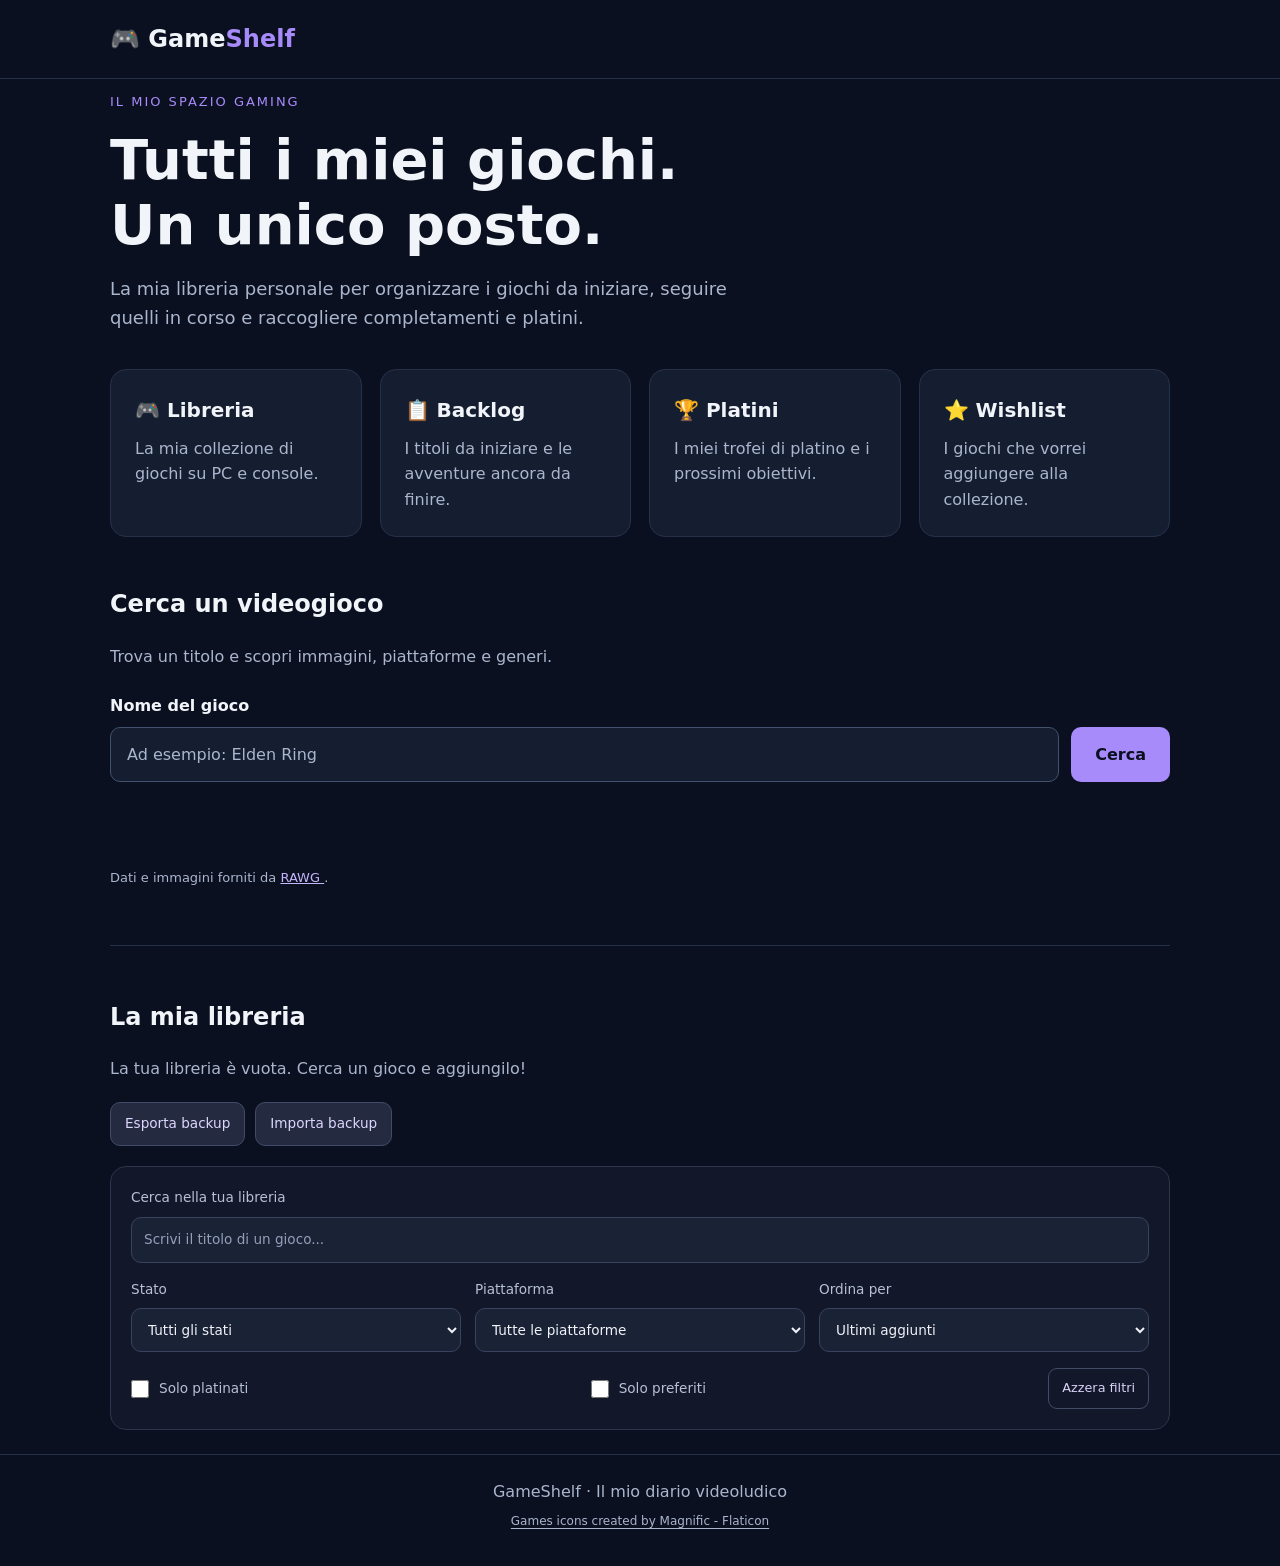
==== index.html @ 1741759f "Revert "Aggiunge gestione e storico delle run" This reverts commit 2d3d219fbc8c913b2ef67d09dbb9c0d32" ====
<!DOCTYPE html>
<html lang="it">

<head>
  <meta charset="UTF-8">
  <meta name="viewport" content="width=device-width, initial-scale=1.0">
  <meta name="description" content="GameShelf: la mia libreria di videogiochi, backlog e platini.">
  <title>GameShelf — La mia libreria gaming</title>
  <link rel="icon" type="image/png" href="./favicon.png?v=1">
  <link rel="stylesheet" href="css/style.css?v=13">

</head>

<body>
  <header>
    <div class="contenitore">
      <div class="logo">🎮 Game<span>Shelf</span></div>
    </div>
  </header>

  <main class="contenitore">
    <p class="etichetta">Il mio spazio gaming</p>

    <h1>Tutti i miei giochi.<br>Un unico posto.</h1>

    <p class="introduzione">
      La mia libreria personale per organizzare i giochi da iniziare,
      seguire quelli in corso e raccogliere completamenti e platini.
    </p>

    <section class="griglia" aria-label="Sezioni in programma">
      <article class="scheda">
        <h2>🎮 Libreria</h2>
        <p>La mia collezione di giochi su PC e console.</p>
      </article>

      <article class="scheda">
        <h2>📋 Backlog</h2>
        <p>I titoli da iniziare e le avventure ancora da finire.</p>
      </article>

      <article class="scheda">
        <h2>🏆 Platini</h2>
        <p>I miei trofei di platino e i prossimi obiettivi.</p>
      </article>

      <article class="scheda">
        <h2>⭐ Wishlist</h2>
        <p>I giochi che vorrei aggiungere alla collezione.</p>
      </article>
    </section>

    <section class="ricerca-giochi" aria-labelledby="titolo-ricerca">
      <h2 id="titolo-ricerca">Cerca un videogioco</h2>

      <p>
        Trova un titolo e scopri immagini, piattaforme e generi.
      </p>

      <form id="form-ricerca" class="barra-ricerca">
        <label for="nome-gioco">Nome del gioco</label>

        <div class="campi-ricerca">
          <input type="search" id="nome-gioco" name="search" placeholder="Ad esempio: Elden Ring" minlength="2"
            maxlength="100" required>

          <button type="submit" id="pulsante-ricerca">
            Cerca
          </button>
        </div>
      </form>

      <p id="messaggio-ricerca" role="status"></p>

      <div id="risultati-ricerca" class="griglia"></div>

      <p class="crediti">
        Dati e immagini forniti da
        <a href="https://rawg.io/" target="_blank" rel="noopener noreferrer">
          RAWG
        </a>.
      </p>
    </section>

    <section class="libreria" aria-labelledby="titolo-libreria">
      <h2 id="titolo-libreria">La mia libreria</h2>

      <p id="messaggio-libreria" role="status"></p>

      <div class="strumenti-backup">
        <button type="button" id="esporta-backup">
          Esporta backup
        </button>

        <button type="button" id="importa-backup">
          Importa backup
        </button>

        <input type="file" id="file-backup" accept=".json,application/json" hidden>
      </div>

      <p id="messaggio-backup" role="status"></p>

      <div class="filtri-libreria">
        <label class="ricerca-libreria">
          Cerca nella tua libreria
          <input type="search" id="ricerca-libreria" placeholder="Scrivi il titolo di un gioco...">
        </label>

        <div class="riga-filtri">
          <label>
            Stato
            <select id="filtro-stato">
              <option value="">Tutti gli stati</option>
              <option value="Da iniziare">Da iniziare</option>
              <option value="In corso">In corso</option>
              <option value="In pausa">In pausa</option>
              <option value="Finito">Finito</option>
              <option value="Abbandonato">Abbandonato</option>
            </select>

          </label>

          <label>
            Piattaforma
            <select id="filtro-piattaforma">
              <option value="">Tutte le piattaforme</option>
            </select>
          </label>

          <label>
            Ordina per
            <select id="ordine-libreria">
              <option value="recenti">Ultimi aggiunti</option>
              <option value="titolo">Titolo A–Z</option>
            </select>
          </label>
        </div>

        <div class="azioni-filtri">
          <label class="filtro-platino">
            <input type="checkbox" id="filtro-platino">
            Solo platinati
          </label>
          <label class="filtro-preferiti">
            <input type="checkbox" id="filtro-preferiti">
            Solo preferiti
          </label>


          <button type="button" id="azzera-filtri">
            Azzera filtri
          </button>
        </div>
      </div>

      <div id="lista-libreria" class="griglia"></div>
    </section>


  </main>

  <footer>
    GameShelf · Il mio diario videoludico
    <p class="crediti-icone">
      <a href="https://www.flaticon.com/free-icons/games" title="games icons">
        Games icons created by Magnific - Flaticon
      </a>
    </p>

  </footer>

<script src="js/run.js?v=1"></script>
<script src="js/storage.js?v=6"></script>
<script src="js/libreria.js?v=8"></script>
<script src="js/ricerca.js?v=4"></script>
<script src="js/backup.js?v=5"></script>




</body>

</html>
---- css/style.css ----
* {
      box-sizing: border-box;
    }

    body {
      margin: 0;
      font-family: system-ui, sans-serif;
      background: #0b1020;
      color: #f1f5f9;
      line-height: 1.6;
    }

    header {
      padding: 20px;
      border-bottom: 1px solid #263149;
    }

    .contenitore {
      width: min(1100px, 100%);
      margin: auto;
      padding: 0 20px;
    }

    .logo {
      font-size: 24px;
      font-weight: 800;
    }

    .logo span {
      color: #a78bfa;
    }

    main {
      padding-top: 60px;
      padding-bottom: 60px;
    }

    .etichetta {
      color: #a78bfa;
      text-transform: uppercase;
      letter-spacing: 2px;
      font-size: 13px;
    }

    h1 {
      font-size: clamp(32px, 6vw, 56px);
      line-height: 1.15;
      margin: 15px 0;
    }

    .introduzione {
      color: #aab6cd;
      max-width: 650px;
      font-size: 18px;
    }

    .griglia {
      display: grid;
      grid-template-columns: repeat(auto-fit, minmax(210px, 1fr));
      gap: 18px;
      margin-top: 36px;
    }

    .scheda {
      padding: 24px;
      background: #151d31;
      border: 1px solid #263149;
      border-radius: 16px;
    }

    .scheda h2 {
      margin: 0 0 10px;
      font-size: 20px;
    }

    .scheda p {
      margin: 0;
      color: #aab6cd;
    }

    .avviso {
      margin-top: 32px;
      padding: 18px;
      background: #201b39;
      border: 1px solid #64518c;
      border-radius: 12px;
    }

    footer {
      padding: 24px;
      text-align: center;
      color: #aab6cd;
      border-top: 1px solid #263149;
    }

    /* Ricerca dei giochi */

    .ricerca-giochi {
      margin-top: 48px;
    }

    .ricerca-giochi>p {
      color: #aab6cd;
    }

    .barra-ricerca {
      margin-top: 24px;
    }

    .barra-ricerca label {
      display: block;
      margin-bottom: 8px;
      font-weight: 600;
    }

    .campi-ricerca {
      display: flex;
      gap: 12px;
    }

    .campi-ricerca input {
      flex: 1;
      min-width: 0;
      padding: 14px 16px;
      border: 1px solid #43516c;
      border-radius: 10px;
      background: #151d31;
      color: #f1f5f9;
      font: inherit;
    }

    .campi-ricerca input::placeholder {
      color: #aab6cd;
    }

    .campi-ricerca button {
      padding: 14px 24px;
      border: none;
      border-radius: 10px;
      background: #a78bfa;
      color: #0b1020;
      font: inherit;
      font-weight: 700;
      cursor: pointer;
    }

    .campi-ricerca button:hover {
      background: #c4b5fd;
    }

    .campi-ricerca button:disabled {
      opacity: 0.6;
      cursor: wait;
    }

    .campi-ricerca input:focus-visible,
    .campi-ricerca button:focus-visible,
    .crediti a:focus-visible {
      outline: 3px solid #c4b5fd;
      outline-offset: 3px;
    }

    #messaggio-ricerca {
      min-height: 26px;
      margin-top: 16px;
    }

    #risultati-ricerca {
      margin-top: 20px;
    }

    .scheda-gioco {
      min-width: 0;
      overflow: hidden;
      padding: 0;
    }


    .scheda-gioco img {
      display: block;
      width: 100%;
      max-width: 100%;
      height: 180px;
      object-fit: cover;
      object-position: center;
    }


    .scheda-gioco h3 {
      margin: 18px 18px 12px;
      font-size: 20px;
      line-height: 1.3;
    }

    .scheda-gioco p {
      margin: 0 18px 12px;
      font-size: 14px;
      overflow-wrap: anywhere;
    }

    .scheda-gioco p:last-child {
      margin-bottom: 20px;
    }

    .crediti {
      margin-top: 24px;
      font-size: 13px;
    }

    .crediti a {
      color: #c4b5fd;
    }

    @media (max-width: 540px) {
      .campi-ricerca {
        flex-direction: column;
      }

      .campi-ricerca button {
        width: 100%;
      }
    }

    /* Aggiunta di un gioco alla libreria */

    .form-aggiunta {
      display: flex;
      flex-direction: column;
      gap: 14px;
      margin: 20px 18px;
    }

    .form-aggiunta label {
      display: flex;
      flex-direction: column;
      gap: 6px;
      font-size: 14px;
      font-weight: 600;
    }

    .form-aggiunta select {
      width: 100%;
      min-width: 0;
      padding: 10px;
      border: 1px solid #43516c;
      border-radius: 8px;
      background: #0b1020;
      color: #f1f5f9;
      font: inherit;
    }

    .form-aggiunta button {
      padding: 12px;
      border: none;
      border-radius: 8px;
      background: #a78bfa;
      color: #0b1020;
      font: inherit;
      font-weight: 700;
      cursor: pointer;
    }

    .form-aggiunta button:hover {
      background: #c4b5fd;
    }

    .form-aggiunta select:focus-visible,
    .form-aggiunta button:focus-visible {
      outline: 3px solid #c4b5fd;
      outline-offset: 3px;
    }

    .scheda-gioco .messaggio-aggiunta {
      margin: 0;
      color: #c4b5fd;
      font-size: 14px;
    }


    /* Libreria personale */

    .libreria {
      margin-top: 56px;
      padding-top: 32px;
      border-top: 1px solid #263149;
    }

    #messaggio-libreria {
      color: #aab6cd;
      min-height: 26px;
    }

    #lista-libreria {
      margin-top: 24px;
    }

    /* Controlli della libreria */

    .form-aggiunta .opzione-platino {
      flex-direction: row;
      align-items: center;
      gap: 10px;
      font-weight: 400;
    }

    .opzione-platino input {
      width: 18px;
      height: 18px;
      flex-shrink: 0;
      accent-color: #a78bfa;
    }

    .form-aggiunta .pulsante-elimina {
      background: transparent;
      border: 1px solid #fb7185;
      color: #fda4af;
    }

    .form-aggiunta .pulsante-elimina:hover {
      background: #3b1825;
    }


    /* Scheda libreria */

    #lista-libreria {
      display: grid;
      grid-template-columns: repeat(auto-fill, minmax(220px, 1fr));
      gap: 20px;
      align-items: start;
    }

    .scheda-gioco {
      display: flex;
      flex-direction: column;
      overflow: hidden;
      padding: 0;
      transition: transform 0.2s ease, border-color 0.2s ease, box-shadow 0.2s ease;
    }

    .scheda-gioco:hover {
      transform: translateY(-4px);
      border-color: #a78bfa;
      box-shadow: 0 14px 34px rgba(0, 0, 0, 0.35);
    }

    .contenitore-immagine {
      aspect-ratio: 3 / 4;
      overflow: hidden;
      background: #18181b;
    }

    .contenitore-immagine img {
      width: 100%;
      height: 100%;
      object-fit: cover;
      display: block;
    }

    .intestazione-scheda {
      display: flex;
      align-items: flex-start;
      justify-content: space-between;
      gap: 10px;
      padding: 14px 14px 0;
    }

    .intestazione-scheda h3 {
      margin: 0;
      font-size: 1rem;
      line-height: 1.3;
    }

    .pulsante-modifica {
      flex-shrink: 0;
      width: 32px;
      height: 32px;
      padding: 0;
      display: grid;
      place-items: center;
      background: #27272a;
      border: 1px solid #3f3f46;
      color: #d4d4d8;
      border-radius: 10px;
      font-size: 0.9rem;
    }

    .pulsante-modifica:hover {
      background: #3f3f46;
      border-color: #a78bfa;
    }

    .piattaforma-gioco {
      margin: 4px 14px 12px;
      color: #a1a1aa;
      font-size: 0.82rem;
    }

    .badges-gioco {
      display: flex;
      flex-wrap: wrap;
      gap: 8px;
      padding: 0 14px 16px;
      margin-top: auto;
    }

    .badge {
      display: inline-flex;
      align-items: center;
      padding: 5px 10px;
      border-radius: 999px;
      font-size: 0.72rem;
      font-weight: 700;
      letter-spacing: 0.02em;
      border: 1px solid transparent;
    }

    .badge-piattaforma {
      background: #27272a;
      border-color: #3f3f46;
      color: #d4d4d8;
    }

    .stato-da-iniziare {
      background: #1e293b;
      border-color: #334155;
      color: #93c5fd;
    }

    .stato-in-corso {
      background: #422006;
      border-color: #92400e;
      color: #fbbf24;
    }

    .stato-finito {
      background: #052e16;
      border-color: #166534;
      color: #86efac;
    }

    .stato-abbandonato {
      background: #3f1d2b;
      border-color: #9f1239;
      color: #fda4af;
    }

    .badge-platino {
      background: #422006;
      border-color: #a16207;
      color: #fde047;
    }

    /* Finestra di modifica */

    .overlay-modifica {
      position: fixed;
      inset: 0;
      display: grid;
      place-items: center;
      padding: 20px;
      background: rgba(9, 9, 11, 0.75);
      z-index: 100;
    }

    .finestra-modifica {
      width: min(480px, 100%);
      background: #18181b;
      border: 1px solid #27272a;
      border-radius: 16px;
      padding: 20px;
      box-shadow: 0 20px 60px rgba(0, 0, 0, 0.5);
    }

    .finestra-modifica h2 {
      margin: 0;
      font-size: 1.2rem;
    }

    .finestra-modifica .piattaforma-gioco {
      margin-top: 4px;
    }

    .pulsante-secondario {
      background: #27272a;
      border: 1px solid #3f3f46;
      color: #d4d4d8;
    }

    .pulsante-secondario:hover {
      background: #3f3f46;
    }

    .finestra-modifica .pulsante-elimina {
      margin-top: 16px;
      width: 100%;
    }

    /* Libreria: schede ordinate e controlli leggibili */

    #lista-libreria {
      display: grid;
      grid-template-columns: repeat(auto-fill, minmax(280px, 1fr));
      gap: 24px;
      align-items: stretch;
    }

    #lista-libreria .scheda-gioco {
      display: flex;
      flex-direction: column;
      min-width: 0;
      padding: 0;
      overflow: hidden;
      background: #151b2d;
      border: 1px solid #2c354b;
      border-radius: 18px;
      box-shadow: 0 8px 24px rgba(0, 0, 0, 0.16);
      transition:
        transform 0.2s ease,
        border-color 0.2s ease;
    }

    #lista-libreria .scheda-gioco:hover {
      transform: translateY(-3px);
      border-color: #8b78d8;
    }

    /* Immagini: stessa altezza anche tra giochi diversi */

    #lista-libreria .contenitore-immagine {
      width: 100%;
      aspect-ratio: 16 / 10;
      overflow: hidden;
      flex-shrink: 0;
      background: #20283c;
    }

    #lista-libreria .contenitore-immagine img,
    #lista-libreria .scheda-gioco>img {
      display: block;
      width: 100%;
      height: auto;
      aspect-ratio: 16 / 10;
      object-fit: cover;
      margin: 0;
      border-radius: 0;
    }

    /* Titolo e pulsante: due colonne, senza sovrapposizioni */

    #lista-libreria .intestazione-scheda {
      display: grid;
      grid-template-columns: minmax(0, 1fr) auto;
      align-items: start;
      gap: 12px;
      padding: 18px 18px 0;
    }

    #lista-libreria .intestazione-scheda h3 {
      min-width: 0;
      margin: 0;
      color: #f4f5fb;
      font-size: 1.05rem;
      font-weight: 700;
      line-height: 1.45;
      overflow-wrap: anywhere;
    }

    #lista-libreria .pulsante-modifica {
      display: inline-flex;
      align-items: center;
      justify-content: center;
      width: auto;
      min-width: 0;
      height: auto;
      margin: 0;
      padding: 7px 10px;
      background: #242b40;
      border: 1px solid #414b68;
      border-radius: 9px;
      color: #ddd6fe;
      font: inherit;
      font-size: 0.75rem;
      font-weight: 600;
      line-height: 1.3;
      white-space: nowrap;
      cursor: pointer;
    }

    #lista-libreria .pulsante-modifica:hover {
      background: #343052;
      border-color: #a78bfa;
    }

    #lista-libreria .pulsante-modifica:focus-visible {
      outline: 2px solid #c4b5fd;
      outline-offset: 3px;
    }

    /* Piattaforma */

    #lista-libreria .piattaforma-gioco {
      margin: 8px 18px 18px;
      color: #aab4ca;
      font-size: 0.85rem;
      line-height: 1.5;
    }

    /* Dati statici: etichetta a sinistra, valore a destra */

    #lista-libreria .dettagli-gioco {
      display: grid;
      gap: 12px;
      margin: auto 18px 0;
      padding: 16px 0 18px;
      border-top: 1px solid #2c354b;
    }

    #lista-libreria .dettagli-gioco p {
      display: flex;
      justify-content: space-between;
      align-items: baseline;
      gap: 16px;
      margin: 0;
      color: #e5e9f3;
      font-size: 0.85rem;
      line-height: 1.5;
      text-align: right;
    }

    #lista-libreria .dettagli-gioco p>span {
      flex-shrink: 0;
      color: #99a5bd;
      text-align: left;
    }

    #lista-libreria .dettagli-gioco .platino-ottenuto {
      color: #f6d775;
    }

    /* Schermi piccoli */

    @media (max-width: 600px) {
      #lista-libreria {
        grid-template-columns: 1fr;
        gap: 18px;
      }
    }

    @media (prefers-reduced-motion: reduce) {
      #lista-libreria .scheda-gioco {
        transition: none;
      }

      #lista-libreria .scheda-gioco:hover {
        transform: none;
      }
    }

    /* Ricerca e filtri della libreria */

    .filtri-libreria {
      display: grid;
      gap: 16px;
      margin: 20px 0 24px;
      padding: 20px;
      background: #121829;
      border: 1px solid #2c354b;
      border-radius: 16px;
    }

    .filtri-libreria label {
      display: flex;
      flex-direction: column;
      gap: 8px;
      min-width: 0;
      color: #b7c0d5;
      font-size: 0.85rem;
      font-weight: 500;
    }

    .filtri-libreria input[type="search"],
    .filtri-libreria select {
      box-sizing: border-box;
      width: 100%;
      min-width: 0;
      min-height: 44px;
      margin: 0;
      padding: 11px 12px;
      background: #1a2236;
      border: 1px solid #38445f;
      border-radius: 10px;
      color: #f0f2f8;
      font: inherit;
    }

    .filtri-libreria input[type="search"]::placeholder {
      color: #939fb8;
    }

    .filtri-libreria input:focus-visible,
    .filtri-libreria select:focus-visible,
    .filtri-libreria button:focus-visible {
      outline: 2px solid #a78bfa;
      outline-offset: 3px;
    }

    .riga-filtri {
      display: grid;
      grid-template-columns: repeat(3, minmax(0, 1fr));
      gap: 14px;
    }

    .azioni-filtri {
      display: flex;
      align-items: center;
      justify-content: space-between;
      flex-wrap: wrap;
      gap: 14px;
    }

    .filtri-libreria .filtro-platino {
      flex-direction: row;
      align-items: center;
      gap: 10px;
      cursor: pointer;
    }

    .filtro-platino input {
      width: 18px;
      height: 18px;
      margin: 0;
      accent-color: #a78bfa;
    }

    #azzera-filtri {
      width: auto;
      margin: 0;
      padding: 9px 13px;
      background: transparent;
      border: 1px solid #414b68;
      border-radius: 9px;
      color: #d8d1f8;
      font: inherit;
      font-size: 0.8rem;
      cursor: pointer;
    }

    #azzera-filtri:hover {
      background: #242b40;
      border-color: #a78bfa;
    }

    .libreria-nessun-risultato {
      grid-column: 1 / -1;
      margin: 0;
      padding: 28px 20px;
      border: 1px dashed #414b68;
      border-radius: 14px;
      color: #b7c0d5;
      text-align: center;
    }

    @media (max-width: 600px) {
      .riga-filtri {
        grid-template-columns: 1fr;
      }

      .filtri-libreria {
        padding: 16px;
      }
    }

    .crediti-icone {
      margin-top: 8px;
      font-size: 0.75rem;
      line-height: 1.5;
    }

    .crediti-icone a {
      color: #aab4ca;
      text-decoration: underline;
      text-underline-offset: 3px;
    }

    .crediti-icone a:hover {
      color: #ddd6fe;
    }

    /* Backup della libreria */

    .strumenti-backup {
      display: flex;
      flex-wrap: wrap;
      gap: 10px;
      margin: 20px 0 0;
    }

    .strumenti-backup button {
      width: auto;
      margin: 0;
      padding: 10px 14px;
      background: #242b40;
      border: 1px solid #414b68;
      border-radius: 10px;
      color: #ddd6fe;
      font: inherit;
      font-size: 0.85rem;
      cursor: pointer;
    }

    .strumenti-backup button:hover {
      background: #343052;
      border-color: #a78bfa;
    }

    .strumenti-backup button:focus-visible {
      outline: 2px solid #c4b5fd;
      outline-offset: 3px;
    }

    .strumenti-backup button:disabled {
      opacity: 0.5;
      cursor: wait;
    }

    #messaggio-backup {
      margin: 10px 0;
      color: #b7c0d5;
      font-size: 0.85rem;
      line-height: 1.5;
    }

    /* Voto personale a cinque stelle */

.valutazione-gioco {
  display: flex;
  align-items: center;
  flex-wrap: wrap;
  gap: 10px;
}

#lista-libreria .valutazione-gioco {
  margin: 0 18px 16px;
}

.valutazione-assente {
  color: #99a5bd;
  font-size: 0.8rem;
}

.stelle-voto {
  display: inline-flex;
  gap: 3px;
  flex-shrink: 0;
  line-height: 1;
}

.stella-voto {
  position: relative;
  display: inline-block;
  font-family: Arial, sans-serif;
  font-size: 1.3rem;
  line-height: 1;
}

.stella-sfondo {
  color: #566079;
}

.stella-riempimento {
  position: absolute;
  top: 0;
  left: 0;
  overflow: hidden;
  white-space: nowrap;
  color: #f5c85b;
}

.numero-voto {
  color: #e7eaf3;
  font-size: 0.85rem;
  font-weight: 600;
}

.anteprima-voto {
  padding: 4px 0 8px;
}

.solo-lettori-schermo {
  position: absolute;
  width: 1px;
  height: 1px;
  padding: 0;
  margin: -1px;
  overflow: hidden;
  clip-path: inset(50%);
  white-space: nowrap;
  border: 0;
}

/* Stato: In pausa */

.stato-in-pausa {
  background: #2e1d47;
  border-color: #70529b;
  color: #d8b4fe;
}

/* Preferiti */

#lista-libreria .azioni-scheda {
  display: flex;
  flex-direction: column;
  align-items: flex-end;
  gap: 8px;
}

#lista-libreria .pulsante-preferito {
  display: grid;
  place-items: center;
  width: 36px;
  height: 36px;
  min-width: 36px;
  margin: 0;
  padding: 0;
  background: #242b40;
  border: 1px solid #414b68;
  border-radius: 10px;
  color: #b7c0d5;
  font-family: Arial, sans-serif;
  font-size: 1.6rem;
  line-height: 1;
  cursor: pointer;
}

#lista-libreria .pulsante-preferito:hover {
  background: #392638;
  border-color: #f28baa;
  color: #f9a8c3;
}

#lista-libreria .pulsante-preferito.attivo {
  background: #3d2033;
  border-color: #bd527c;
  color: #fb8fba;
}

#lista-libreria .pulsante-preferito:focus-visible {
  outline: 2px solid #f9a8c3;
  outline-offset: 3px;
}

.filtri-libreria .filtro-preferiti {
  flex-direction: row;
  align-items: center;
  gap: 10px;
  cursor: pointer;
}

.filtro-preferiti input {
  width: 18px;
  height: 18px;
  margin: 0;
  accent-color: #ed80ab;
}
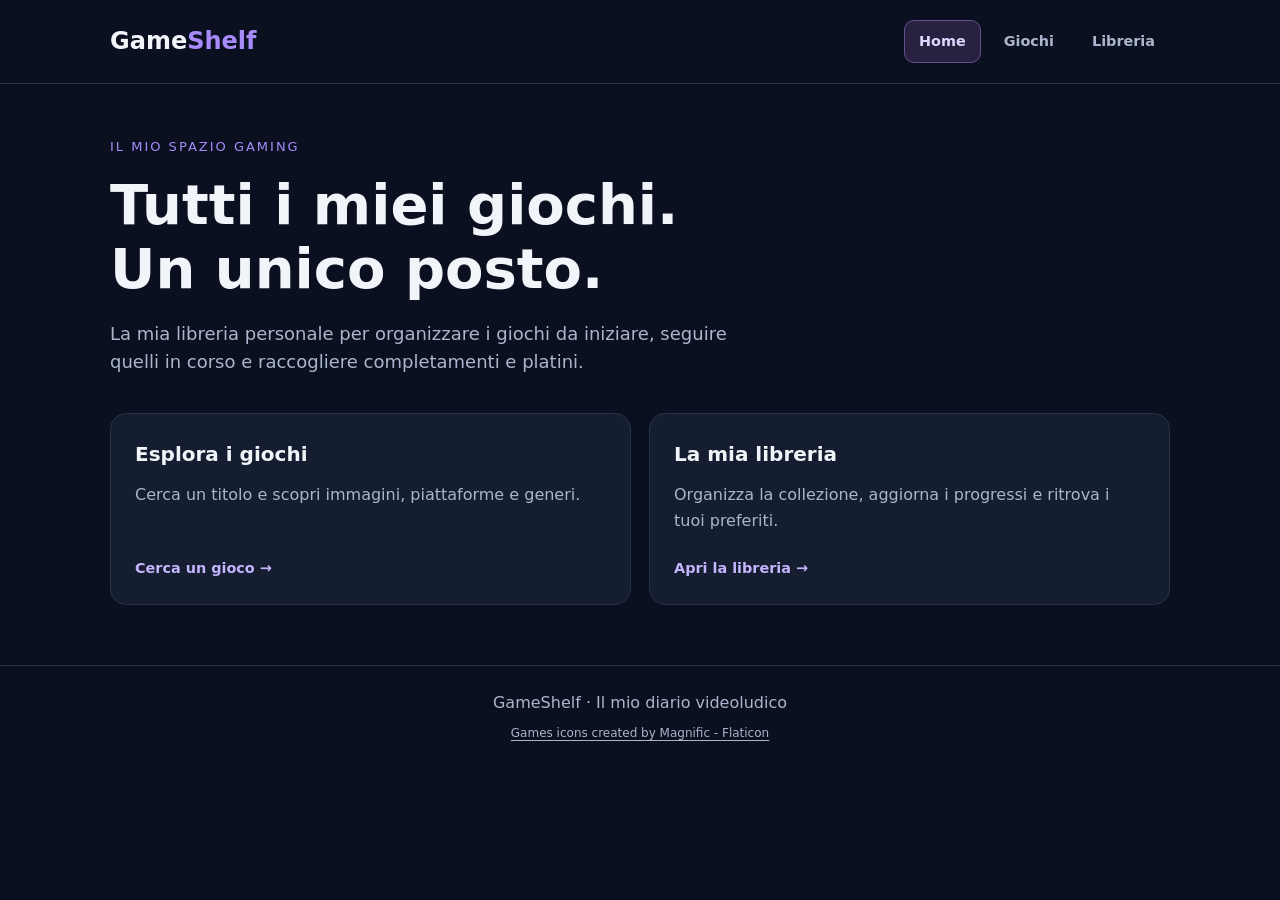
==== commit 80b7c2a7: "Separa homepage, ricerca giochi e libreria" ====
--- a/index.html
+++ b/index.html
@@ -4,17 +4,27 @@
 <head>
   <meta charset="UTF-8">
   <meta name="viewport" content="width=device-width, initial-scale=1.0">
-  <meta name="description" content="GameShelf: la mia libreria di videogiochi, backlog e platini.">
-  <title>GameShelf — La mia libreria gaming</title>
+  <meta name="description"
+    content="GameShelf: la mia libreria di videogiochi, backlog e platini.">
+
+  <title>GameShelf — Home</title>
+
   <link rel="icon" type="image/png" href="./favicon.png?v=1">
-  <link rel="stylesheet" href="css/style.css?v=13">
-
+  <link rel="stylesheet" href="css/style.css?v=19">
 </head>
 
 <body>
   <header>
-    <div class="contenitore">
-      <div class="logo">🎮 Game<span>Shelf</span></div>
+    <div class="contenitore barra-sito">
+      <a class="logo logo-link" href="index.html">
+        Game<span>Shelf</span>
+      </a>
+
+      <nav class="navigazione-sito" aria-label="Navigazione principale">
+        <a href="index.html" aria-current="page">Home</a>
+        <a href="giochi.html">Giochi</a>
+        <a href="libreria.html">Libreria</a>
+      </nav>
     </div>
   </header>
 
@@ -28,157 +38,36 @@
       seguire quelli in corso e raccogliere completamenti e platini.
     </p>
 
-    <section class="griglia" aria-label="Sezioni in programma">
-      <article class="scheda">
-        <h2>🎮 Libreria</h2>
-        <p>La mia collezione di giochi su PC e console.</p>
-      </article>
+    <section class="griglia" aria-label="Esplora GameShelf">
+      <a class="scheda collegamento-sezione" href="giochi.html">
+        <h2>Esplora i giochi</h2>
+        <p>
+          Cerca un titolo e scopri immagini, piattaforme e generi.
+        </p>
+        <span class="azione-sezione">Cerca un gioco →</span>
+      </a>
 
-      <article class="scheda">
-        <h2>📋 Backlog</h2>
-        <p>I titoli da iniziare e le avventure ancora da finire.</p>
-      </article>
-
-      <article class="scheda">
-        <h2>🏆 Platini</h2>
-        <p>I miei trofei di platino e i prossimi obiettivi.</p>
-      </article>
-
-      <article class="scheda">
-        <h2>⭐ Wishlist</h2>
-        <p>I giochi che vorrei aggiungere alla collezione.</p>
-      </article>
+      <a class="scheda collegamento-sezione" href="libreria.html">
+        <h2>La mia libreria</h2>
+        <p>
+          Organizza la collezione, aggiorna i progressi
+          e ritrova i tuoi preferiti.
+        </p>
+        <span class="azione-sezione">Apri la libreria →</span>
+      </a>
     </section>
-
-    <section class="ricerca-giochi" aria-labelledby="titolo-ricerca">
-      <h2 id="titolo-ricerca">Cerca un videogioco</h2>
-
-      <p>
-        Trova un titolo e scopri immagini, piattaforme e generi.
-      </p>
-
-      <form id="form-ricerca" class="barra-ricerca">
-        <label for="nome-gioco">Nome del gioco</label>
-
-        <div class="campi-ricerca">
-          <input type="search" id="nome-gioco" name="search" placeholder="Ad esempio: Elden Ring" minlength="2"
-            maxlength="100" required>
-
-          <button type="submit" id="pulsante-ricerca">
-            Cerca
-          </button>
-        </div>
-      </form>
-
-      <p id="messaggio-ricerca" role="status"></p>
-
-      <div id="risultati-ricerca" class="griglia"></div>
-
-      <p class="crediti">
-        Dati e immagini forniti da
-        <a href="https://rawg.io/" target="_blank" rel="noopener noreferrer">
-          RAWG
-        </a>.
-      </p>
-    </section>
-
-    <section class="libreria" aria-labelledby="titolo-libreria">
-      <h2 id="titolo-libreria">La mia libreria</h2>
-
-      <p id="messaggio-libreria" role="status"></p>
-
-      <div class="strumenti-backup">
-        <button type="button" id="esporta-backup">
-          Esporta backup
-        </button>
-
-        <button type="button" id="importa-backup">
-          Importa backup
-        </button>
-
-        <input type="file" id="file-backup" accept=".json,application/json" hidden>
-      </div>
-
-      <p id="messaggio-backup" role="status"></p>
-
-      <div class="filtri-libreria">
-        <label class="ricerca-libreria">
-          Cerca nella tua libreria
-          <input type="search" id="ricerca-libreria" placeholder="Scrivi il titolo di un gioco...">
-        </label>
-
-        <div class="riga-filtri">
-          <label>
-            Stato
-            <select id="filtro-stato">
-              <option value="">Tutti gli stati</option>
-              <option value="Da iniziare">Da iniziare</option>
-              <option value="In corso">In corso</option>
-              <option value="In pausa">In pausa</option>
-              <option value="Finito">Finito</option>
-              <option value="Abbandonato">Abbandonato</option>
-            </select>
-
-          </label>
-
-          <label>
-            Piattaforma
-            <select id="filtro-piattaforma">
-              <option value="">Tutte le piattaforme</option>
-            </select>
-          </label>
-
-          <label>
-            Ordina per
-            <select id="ordine-libreria">
-              <option value="recenti">Ultimi aggiunti</option>
-              <option value="titolo">Titolo A–Z</option>
-            </select>
-          </label>
-        </div>
-
-        <div class="azioni-filtri">
-          <label class="filtro-platino">
-            <input type="checkbox" id="filtro-platino">
-            Solo platinati
-          </label>
-          <label class="filtro-preferiti">
-            <input type="checkbox" id="filtro-preferiti">
-            Solo preferiti
-          </label>
-
-
-          <button type="button" id="azzera-filtri">
-            Azzera filtri
-          </button>
-        </div>
-      </div>
-
-      <div id="lista-libreria" class="griglia"></div>
-    </section>
-
-
   </main>
 
   <footer>
     GameShelf · Il mio diario videoludico
+
     <p class="crediti-icone">
-      <a href="https://www.flaticon.com/free-icons/games" title="games icons">
+      <a href="https://www.flaticon.com/free-icons/games"
+        title="games icons">
         Games icons created by Magnific - Flaticon
       </a>
     </p>
-
   </footer>
-
-<script src="js/run.js?v=1"></script>
-<script src="js/storage.js?v=6"></script>
-<script src="js/libreria.js?v=8"></script>
-<script src="js/ricerca.js?v=4"></script>
-<script src="js/backup.js?v=5"></script>
-
-
-
-
 </body>
 
 </html>
--- a/css/style.css
+++ b/css/style.css
@@ -964,3 +964,282 @@
   margin: 0;
   accent-color: #ed80ab;
 }
+
+/* Date di inizio e fine */
+
+.campi-date-gioco {
+  display: grid;
+  grid-template-columns: repeat(2, minmax(0, 1fr));
+  gap: 12px;
+}
+
+.campi-date-gioco label {
+  min-width: 0;
+}
+
+.campi-date-gioco input[type="date"] {
+  box-sizing: border-box;
+  width: 100%;
+  min-width: 0;
+  min-height: 44px;
+  padding: 10px 12px;
+  background: #121829;
+  border: 1px solid #414b68;
+  border-radius: 9px;
+  color: #f0f2f8;
+  color-scheme: dark;
+  font: inherit;
+}
+
+.campi-date-gioco input:focus-visible {
+  outline: 2px solid #c4b5fd;
+  outline-offset: 3px;
+}
+
+.aiuto-date {
+  margin: 0;
+  color: #aab4ca;
+  font-size: 0.8rem;
+  line-height: 1.5;
+}
+
+.finestra-modifica {
+  box-sizing: border-box;
+  max-height: 85vh;
+  max-height: 85dvh;
+  overflow-y: auto;
+}
+
+@media (max-width: 480px) {
+  .campi-date-gioco {
+    grid-template-columns: 1fr;
+  }
+}
+
+/* Date sulle schede della libreria */
+
+#lista-libreria .date-scheda {
+  display: grid;
+  gap: 8px;
+  margin: 0 18px 18px;
+  padding-top: 14px;
+  border-top: 1px solid #2c354b;
+}
+
+#lista-libreria .date-scheda p {
+  display: flex;
+  align-items: baseline;
+  justify-content: space-between;
+  gap: 12px;
+  margin: 0;
+  font-size: 0.8rem;
+  line-height: 1.5;
+}
+
+#lista-libreria .date-scheda span {
+  color: #99a5bd;
+}
+
+#lista-libreria .date-scheda time {
+  color: #e0e5f0;
+  font-variant-numeric: tabular-nums;
+  white-space: nowrap;
+}
+/* Tempo giocato */
+
+#lista-libreria .tempo-scheda {
+  display: flex;
+  align-items: baseline;
+  justify-content: space-between;
+  gap: 12px;
+  margin: 0 18px 18px;
+  padding-top: 14px;
+  border-top: 1px solid #2c354b;
+}
+
+#lista-libreria .tempo-scheda span {
+  color: #99a5bd;
+  font-size: 0.8rem;
+}
+
+#lista-libreria .tempo-scheda p {
+  margin: 0;
+  color: #e0e5f0;
+  font-size: 0.8rem;
+  font-variant-numeric: tabular-nums;
+  white-space: nowrap;
+}
+
+/* Tempo giocato */
+
+.campo-tempo {
+  display: grid;
+  gap: 10px;
+}
+
+.etichetta-tempo {
+  color: #99a5bd;
+  font-size: 0.8rem;
+  font-weight: 600;
+  letter-spacing: 0.04em;
+  text-transform: uppercase;
+}
+
+.riga-tempo {
+  display: grid;
+  grid-template-columns: 1fr 1fr;
+  gap: 10px;
+}
+
+.campo-tempo-unita {
+  display: flex;
+  align-items: center;
+  gap: 10px;
+  padding: 10px 14px;
+  border: 1px solid #2c354b;
+  border-radius: 14px;
+  background: #111725;
+  transition: border-color 0.2s ease, background 0.2s ease;
+}
+
+.campo-tempo-unita:focus-within {
+  border-color: #5b8cff;
+  background: #131a2b;
+}
+
+.campo-tempo-unita input {
+  width: 100%;
+  min-width: 0;
+  border: 0;
+  background: transparent;
+  color: #e0e5f0;
+  font-size: 1.05rem;
+  font-weight: 600;
+  font-variant-numeric: tabular-nums;
+}
+
+.campo-tempo-unita input:focus {
+  outline: none;
+}
+
+.campo-tempo-unita input::-webkit-outer-spin-button,
+.campo-tempo-unita input::-webkit-inner-spin-button {
+  appearance: none;
+  margin: 0;
+}
+
+.campo-tempo-unita input[type="number"] {
+  appearance: textfield;
+  -moz-appearance: textfield;
+}
+
+.campo-tempo-unita span {
+  color: #99a5bd;
+  font-size: 0.8rem;
+  font-weight: 600;
+  white-space: nowrap;
+}
+
+
+
+/* Navigazione tra le pagine */
+
+.barra-sito {
+  display: flex;
+  align-items: center;
+  justify-content: space-between;
+  flex-wrap: wrap;
+  gap: 18px;
+}
+
+.logo-link {
+  color: #f1f5f9;
+  text-decoration: none;
+}
+
+.navigazione-sito {
+  display: flex;
+  align-items: center;
+  flex-wrap: wrap;
+  gap: 8px;
+}
+
+.navigazione-sito a {
+  padding: 9px 14px;
+  border: 1px solid transparent;
+  border-radius: 10px;
+  color: #aab6cd;
+  font-size: 0.9rem;
+  font-weight: 600;
+  text-decoration: none;
+}
+
+.navigazione-sito a:hover {
+  background: #151d31;
+  color: #f1f5f9;
+}
+
+.navigazione-sito a[aria-current="page"] {
+  background: #28213f;
+  border-color: #64518c;
+  color: #ddd6fe;
+}
+
+.logo-link:focus-visible,
+.navigazione-sito a:focus-visible,
+.collegamento-sezione:focus-visible {
+  outline: 3px solid #c4b5fd;
+  outline-offset: 4px;
+}
+
+/* Collegamenti nella homepage */
+
+.collegamento-sezione {
+  display: flex;
+  flex-direction: column;
+  gap: 12px;
+  color: #f1f5f9;
+  text-decoration: none;
+}
+
+.collegamento-sezione:hover {
+  border-color: #a78bfa;
+  background: #1a2239;
+}
+
+.collegamento-sezione h2 {
+  margin: 0;
+}
+
+.azione-sezione {
+  margin-top: auto;
+  padding-top: 12px;
+  color: #c4b5fd;
+  font-size: 0.9rem;
+  font-weight: 600;
+}
+
+/* Sezioni nelle pagine dedicate */
+
+main.contenitore {
+  padding-top: 40px;
+  padding-bottom: 60px;
+}
+
+main > .ricerca-giochi,
+main > .libreria {
+  margin-top: 0;
+  padding-top: 0;
+  border-top: 0;
+}
+
+@media (max-width: 600px) {
+  .barra-sito {
+    flex-direction: column;
+    align-items: flex-start;
+  }
+
+  .navigazione-sito {
+    width: 100%;
+  }
+}
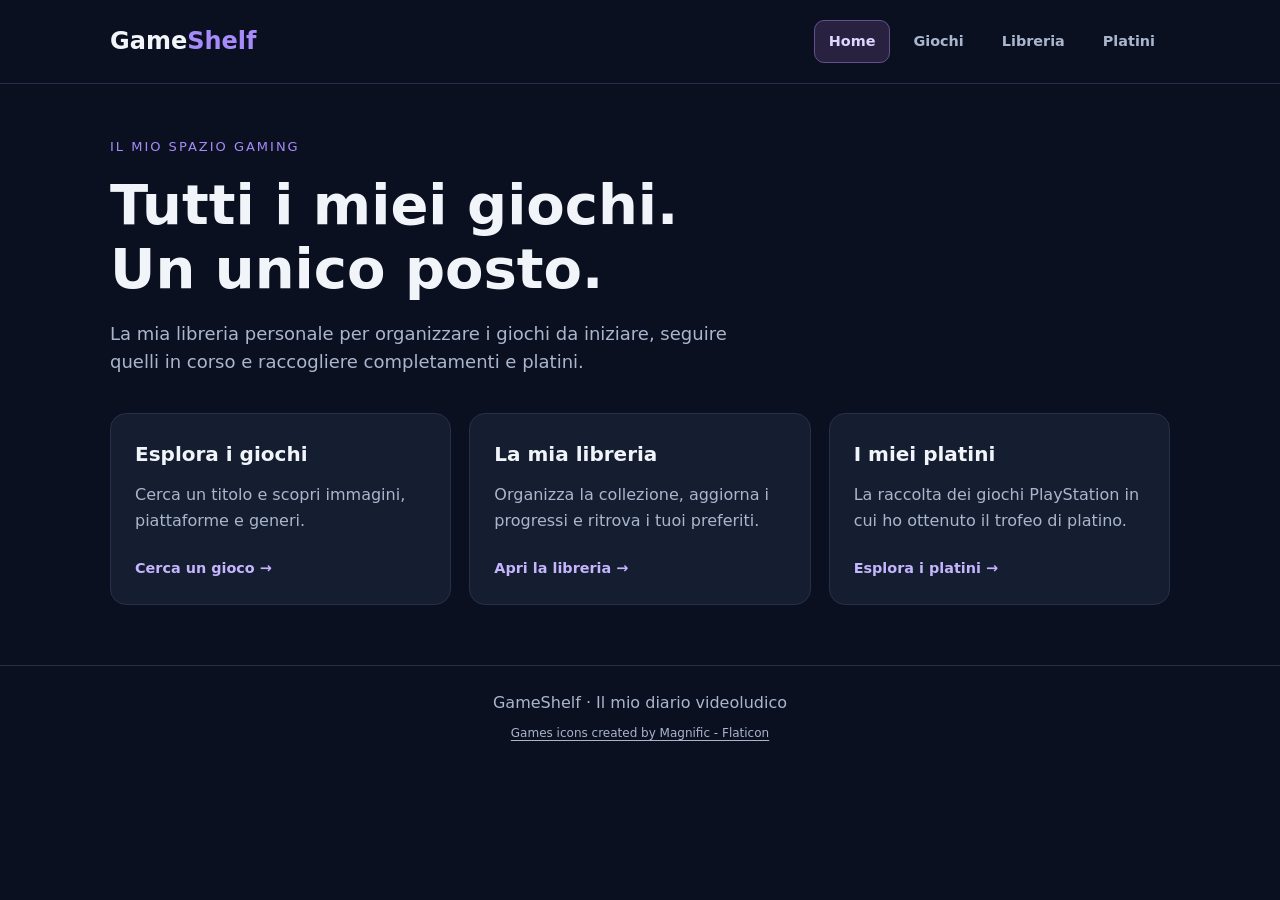
==== commit eade8604: "Aggiunge pagina dedicata ai platini" ====
--- a/index.html
+++ b/index.html
@@ -4,13 +4,12 @@
 <head>
   <meta charset="UTF-8">
   <meta name="viewport" content="width=device-width, initial-scale=1.0">
-  <meta name="description"
-    content="GameShelf: la mia libreria di videogiochi, backlog e platini.">
+  <meta name="description" content="GameShelf: la mia libreria di videogiochi, backlog e platini.">
 
   <title>GameShelf — Home</title>
 
   <link rel="icon" type="image/png" href="./favicon.png?v=1">
-  <link rel="stylesheet" href="css/style.css?v=19">
+  <link rel="stylesheet" href="css/style.css?v=20">
 </head>
 
 <body>
@@ -24,6 +23,7 @@
         <a href="index.html" aria-current="page">Home</a>
         <a href="giochi.html">Giochi</a>
         <a href="libreria.html">Libreria</a>
+        <a href="platini.html">Platini</a>
       </nav>
     </div>
   </header>
@@ -55,6 +55,14 @@
         </p>
         <span class="azione-sezione">Apri la libreria →</span>
       </a>
+      <a class="scheda collegamento-sezione" href="platini.html">
+        <h2>I miei platini</h2>
+        <p>
+          La raccolta dei giochi PlayStation in cui ho ottenuto
+          il trofeo di platino.
+        </p>
+        <span class="azione-sezione">Esplora i platini →</span>
+      </a>
     </section>
   </main>
 
@@ -62,8 +70,7 @@
     GameShelf · Il mio diario videoludico
 
     <p class="crediti-icone">
-      <a href="https://www.flaticon.com/free-icons/games"
-        title="games icons">
+      <a href="https://www.flaticon.com/free-icons/games" title="games icons">
         Games icons created by Magnific - Flaticon
       </a>
     </p>
--- a/css/style.css
+++ b/css/style.css
@@ -1242,4 +1242,85 @@
   .navigazione-sito {
     width: 100%;
   }
+}
+
+
+/* Raccolta dei platini */
+
+#messaggio-platini {
+  margin-top: 24px;
+  color: #d9c58b;
+}
+
+#lista-platini {
+  grid-template-columns: repeat(auto-fill, minmax(260px, 1fr));
+  align-items: stretch;
+  margin-top: 24px;
+}
+
+#lista-platini .scheda-platino {
+  border-color: #655333;
+  background: linear-gradient(160deg, #242131, #151b2d 65%);
+}
+
+#lista-platini .scheda-platino:hover {
+  border-color: #d6b568;
+}
+
+.immagine-platino {
+  aspect-ratio: 16 / 10;
+  overflow: hidden;
+  background: #20283c;
+}
+
+#lista-platini .immagine-platino img {
+  width: 100%;
+  height: 100%;
+  object-fit: cover;
+}
+
+.contenuto-platino {
+  display: flex;
+  flex-direction: column;
+  align-items: flex-start;
+  gap: 12px;
+  padding: 20px;
+}
+
+#lista-platini .contenuto-platino h2 {
+  margin: 0;
+  color: #f4f5fb;
+  font-size: 1.15rem;
+  line-height: 1.4;
+  overflow-wrap: anywhere;
+}
+
+#lista-platini .contenuto-platino p {
+  margin: 0;
+}
+
+#lista-platini .voto-platino {
+  color: #e9d49b;
+}
+
+.nota-platini {
+  margin-top: 28px;
+  color: #aab6cd;
+  font-size: 0.9rem;
+}
+
+.nota-platini a {
+  color: #c4b5fd;
+}
+
+.nota-platini a:focus-visible,
+#ordine-platini:focus-visible {
+  outline: 3px solid #c4b5fd;
+  outline-offset: 3px;
+}
+
+@media (max-width: 600px) {
+  #lista-platini {
+    grid-template-columns: 1fr;
+  }
 }
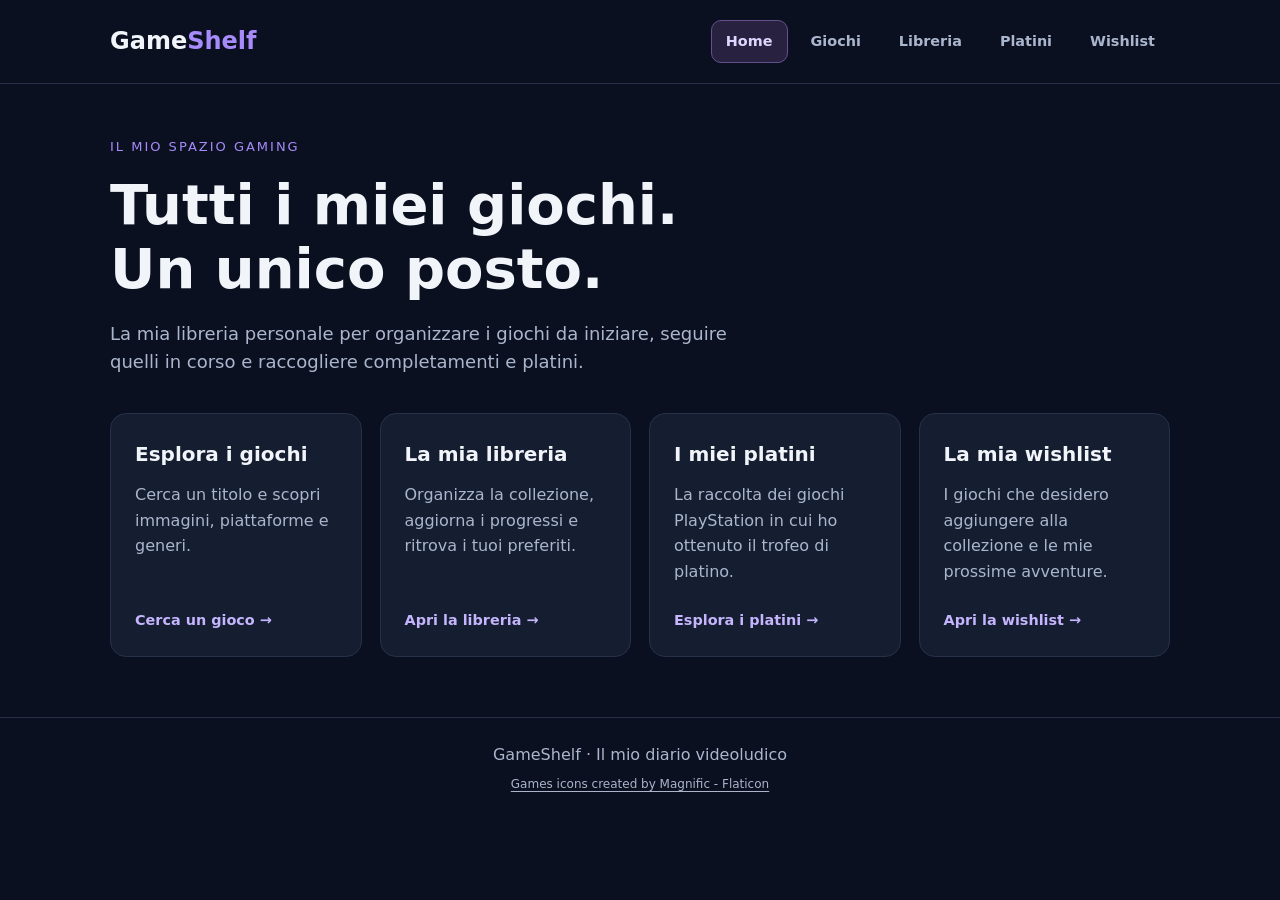
==== commit 4b22f1a8: "Aggiunge wishlist e trasferimento nella libreria" ====
--- a/index.html
+++ b/index.html
@@ -9,7 +9,7 @@
   <title>GameShelf — Home</title>
 
   <link rel="icon" type="image/png" href="./favicon.png?v=1">
-  <link rel="stylesheet" href="css/style.css?v=20">
+  <link rel="stylesheet" href="css/style.css?v=21">
 </head>
 
 <body>
@@ -24,6 +24,7 @@
         <a href="giochi.html">Giochi</a>
         <a href="libreria.html">Libreria</a>
         <a href="platini.html">Platini</a>
+        <a href="wishlist.html">Wishlist</a>
       </nav>
     </div>
   </header>
@@ -63,6 +64,14 @@
         </p>
         <span class="azione-sezione">Esplora i platini →</span>
       </a>
+      <a class="scheda collegamento-sezione" href="wishlist.html">
+        <h2>La mia wishlist</h2>
+        <p>
+          I giochi che desidero aggiungere alla collezione
+          e le mie prossime avventure.
+        </p>
+        <span class="azione-sezione">Apri la wishlist →</span>
+      </a>
     </section>
   </main>
 
--- a/css/style.css
+++ b/css/style.css
@@ -1323,4 +1323,53 @@
   #lista-platini {
     grid-template-columns: 1fr;
   }
+}
+
+/* Wishlist */
+
+#lista-wishlist {
+  grid-template-columns: repeat(auto-fill, minmax(260px, 1fr));
+  align-items: stretch;
+}
+
+#lista-wishlist .titolo-scheda-wishlist {
+  margin: 18px 18px 12px;
+  font-size: 1.15rem;
+  line-height: 1.4;
+  overflow-wrap: anywhere;
+}
+
+#lista-wishlist .form-aggiunta {
+  margin-top: auto;
+  padding-top: 16px;
+}
+
+.form-aggiunta .azione-wishlist-secondaria {
+  background: transparent;
+  border: 1px solid #64518c;
+  color: #ddd6fe;
+}
+
+.form-aggiunta .azione-wishlist-secondaria:hover {
+  background: #28213f;
+}
+
+.link-wishlist {
+  color: #c4b5fd;
+  text-underline-offset: 4px;
+}
+
+.link-wishlist:focus-visible {
+  outline: 3px solid #c4b5fd;
+  outline-offset: 4px;
+}
+
+#messaggio-wishlist {
+  color: #b7c0d5;
+}
+
+@media (max-width: 600px) {
+  #lista-wishlist {
+    grid-template-columns: 1fr;
+  }
 }
